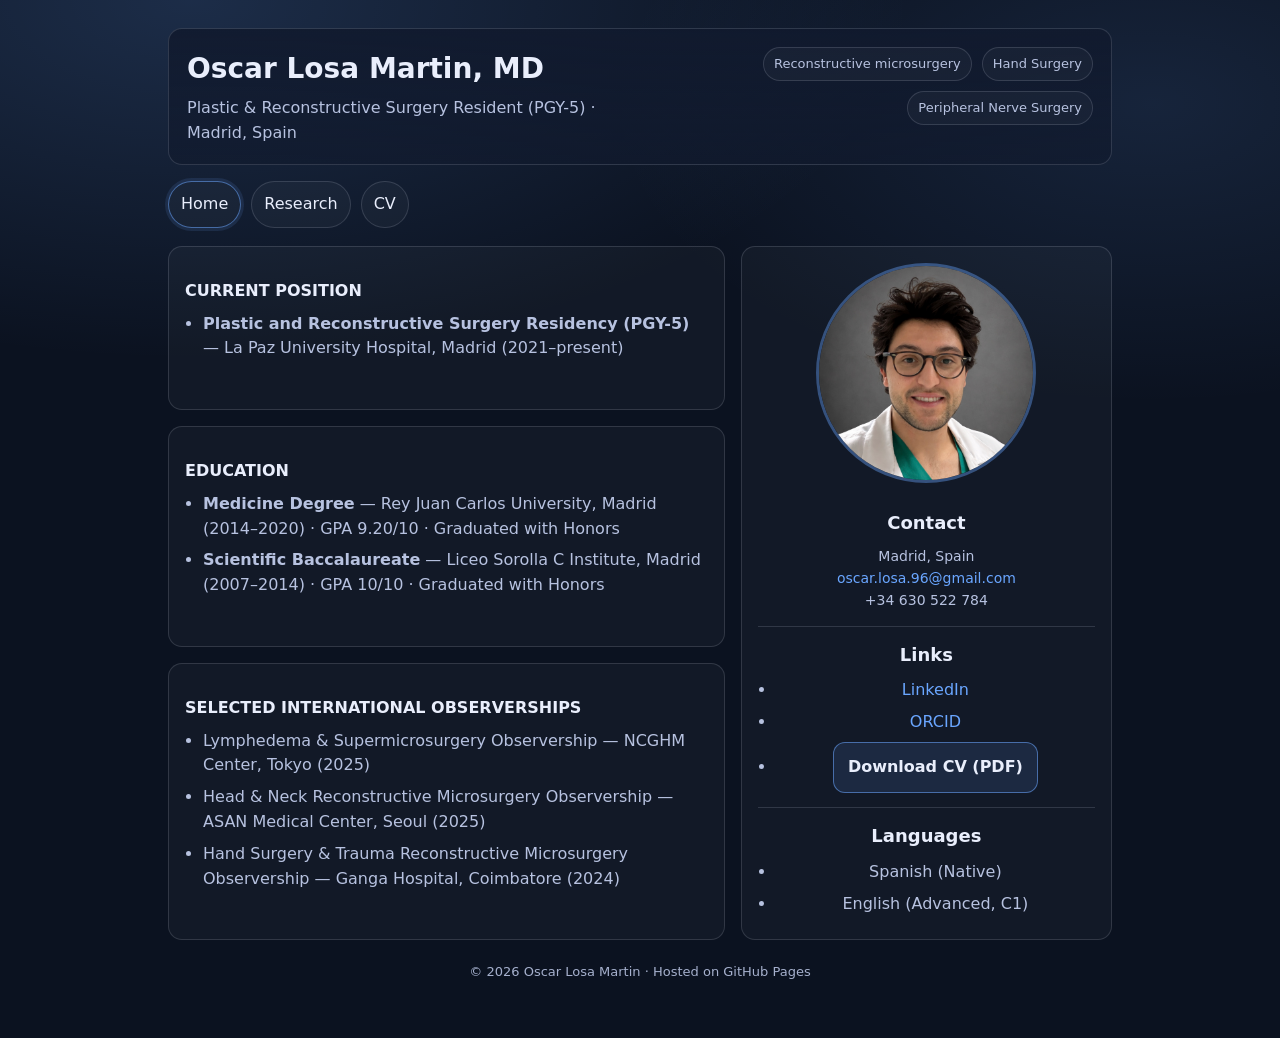
==== index.html @ 58968a82 "Update index.html" ====
<!doctype html>
<html lang="en">
<head>
  <meta charset="utf-8" />
  <meta name="viewport" content="width=device-width, initial-scale=1" />

  <title>Oscar Losa Martin, MD | Plastic & Reconstructive Surgery</title>

  <!-- Favicon -->
  <link rel="icon" type="image/png" href="assets/favicon.png">

  <!-- Primary SEO -->
  <meta name="description" content="Oscar Losa Martin, MD — Plastic & Reconstructive Surgery Resident (PGY-5) at La Paz University Hospital (Madrid). Focused on reconstructive microsurgery, hand & peripheral nerve surgery, and limb reconstruction.">
  <link rel="canonical" href="https://oscarlosa.github.io/">

  <!-- Open Graph -->
  <meta property="og:title" content="Oscar Losa Martin, MD | Plastic & Reconstructive Surgery">
  <meta property="og:description" content="Plastic & Reconstructive Surgery Resident (PGY-5) in Madrid. Reconstructive microsurgery, hand & peripheral nerve surgery, limb reconstruction.">
  <meta property="og:type" content="website">
  <meta property="og:url" content="https://oscarlosa.github.io/">
  <meta property="og:image" content="https://oscarlosa.github.io/assets/preview.jpg">
  <meta property="og:image:width" content="1200">
  <meta property="og:image:height" content="630">

  <!-- Twitter/X -->
  <meta name="twitter:card" content="summary_large_image">
  <meta name="twitter:title" content="Oscar Losa Martin, MD">
  <meta name="twitter:description" content="Plastic & Reconstructive Surgery | Microsurgery | Hand Surgery">
  <meta name="twitter:image" content="https://oscarlosa.github.io/assets/preview.jpg">

  <link rel="stylesheet" href="assets/css/style.css" />
  
  <meta name="google-site-verification" content="zEe5quGslPfQrAmDCzOmJgNTZAVosWYTzI8SJuDSL00" />
</head>
<body>
  <div class="container">

    <header class="header">
      <div class="brand">
        <h1>Oscar Losa Martin, MD</h1>
        <p>Plastic & Reconstructive Surgery Resident (PGY-5) · Madrid, Spain</p>
      </div>
      <div class="badges">
        <span class="badge">Reconstructive microsurgery</span>
        <span class="badge">Hand Surgery</span>
        <span class="badge">Peripheral Nerve Surgery</span>
      </div>
    </header>

    <nav class="nav" aria-label="Primary navigation">
      <a class="active" href="index.html">Home</a>
      <a href="research.html">Research</a>
      <a href="cv.html">CV</a>
    </nav>

    <section class="grid">
      <article style="display:grid; gap:16px;">
  <section class="card">
    <h3>CURRENT POSITION</h3>
    <ul class="list">
      <li><strong>Plastic and Reconstructive Surgery Residency (PGY-5)</strong> — La Paz University Hospital, Madrid (2021–present)</li>
    </ul>
  </section>

  <section class="card">
    <h3>EDUCATION</h3>
    <ul class="list">
      <li><strong>Medicine Degree</strong> — Rey Juan Carlos University, Madrid (2014–2020) · GPA 9.20/10 · Graduated with Honors</li>
      <li><strong>Scientific Baccalaureate</strong> — Liceo Sorolla C Institute, Madrid (2007–2014) · GPA 10/10 · Graduated with Honors</li>
    </ul>
  </section>

  <section class="card">
    <h3>SELECTED INTERNATIONAL OBSERVERSHIPS</h3>
    <ul class="list">
      <li>Lymphedema & Supermicrosurgery Observership — NCGHM Center, Tokyo (2025)</li>
      <li>Head & Neck Reconstructive Microsurgery Observership — ASAN Medical Center, Seoul (2025)</li>
      <li>Hand Surgery & Trauma Reconstructive Microsurgery Observership — Ganga Hospital, Coimbatore (2024)</li>
    </ul>
  </section>
</article>

      <aside class="card" style="text-align:center">

        <img src="assets/images/profile.jpg" 
             alt="Oscar Losa Martin, MD"
             style="width:220px; height:220px; object-fit:cover; border-radius:50%; border:3px solid rgba(106,166,255,.4); margin-bottom:18px;">
      
        <h2>Contact</h2>
        <p class="meta">
          Madrid, Spain<br/>
          <a href="mailto:oscar.losa.96@gmail.com">oscar.losa.96@gmail.com</a><br/>
          +34 630 522 784
        </p>
        <hr class="sep"/>

        <h2>Links</h2>
        <ul class="list list-center">
  <li><a href="https://www.linkedin.com/in/oscar-losa-martin/" target="_blank" rel="noopener">LinkedIn</a></li>
  <li><a href="https://orcid.org/0000-0002-8655-4666" target="_blank" rel="noopener">ORCID</a></li>
  <li><a class="button" href="cv.html">Download CV (PDF)</a></li>
</ul>

        <hr class="sep"/>

        <h2>Languages</h2>
        <ul class="list list-center">
  <li>Spanish (Native)</li>
  <li>English (Advanced, C1)</li>
</ul>
      </aside>
    </section>

    <div class="footer">
      © <span id="year"></span> Oscar Losa Martin · Hosted on GitHub Pages
    </div>
  </div>

  <script>
    document.getElementById("year").textContent = new Date().getFullYear();
  </script>
</body>
</html>
---- assets/css/style.css ----
:root{
  --bg:#0b1220;
  --card:#111a2e;
  --text:#e9eefc;
  --muted:#b7c2e0;
  --accent:#6aa6ff;
  --line:rgba(233,238,252,.14);
  --max: 980px;
  --radius: 14px;
}

*{box-sizing:border-box}
html,body{margin:0;padding:0}
body{
  font-family: system-ui, -apple-system, Segoe UI, Roboto, Helvetica, Arial, sans-serif;
  background: radial-gradient(1200px 600px at 15% 0%, rgba(106,166,255,.18), transparent 60%),
              radial-gradient(900px 500px at 90% 10%, rgba(106,166,255,.12), transparent 60%),
              var(--bg);
  color:var(--text);
  line-height:1.55;
}

a{color:var(--accent); text-decoration:none}
a:hover{text-decoration:underline}

.container{max-width:var(--max); margin:0 auto; padding:28px 18px 56px}
.header{
  display:flex; gap:16px; align-items:flex-start; justify-content:space-between;
  padding:18px 18px; border:1px solid var(--line); border-radius:var(--radius);
  background: linear-gradient(180deg, rgba(17,26,46,.9), rgba(17,26,46,.65));
}
.brand h1{margin:0 0 6px; font-size:28px}
.brand p{margin:0; color:var(--muted)}
.badges{display:flex; gap:10px; flex-wrap:wrap; justify-content:flex-end}
.badge{
  border:1px solid var(--line); padding:6px 10px; border-radius:999px;
  color:var(--muted); font-size:13px; background:rgba(255,255,255,.03);
}

.nav{
  display:flex; gap:10px; flex-wrap:wrap;
  margin:16px 0 18px;
}
.nav a{
  display:inline-block;
  padding:10px 12px;
  border:1px solid var(--line);
  border-radius:999px;
  background:rgba(255,255,255,.03);
  color:var(--text);
}
.nav a.active{
  border-color: rgba(106,166,255,.55);
  box-shadow: 0 0 0 3px rgba(106,166,255,.12);
}

.grid{
  display:grid;
  grid-template-columns: 1.2fr .8fr;
  gap:16px;
}
@media (max-width: 860px){
  .grid{grid-template-columns:1fr}
  .badges{justify-content:flex-start}
}

.card{
  border:1px solid var(--line);
  border-radius:var(--radius);
  background:rgba(255,255,255,.03);
  padding:16px 16px;
}
.card h2{margin:0 0 10px; font-size:18px}
.card h3{margin:16px 0 8px; font-size:16px}
.card p{margin:0 0 10px; color:var(--muted)}
.list{margin:8px 0 0; padding-left:18px; color:var(--muted)}
.list li{margin:7px 0}
.meta{color:var(--muted); font-size:14px}

.button{
  display:inline-flex; align-items:center; gap:10px;
  padding:12px 14px; border-radius:12px;
  border:1px solid rgba(106,166,255,.55);
  background:rgba(106,166,255,.12);
  color:var(--text);
  font-weight:600;
}
.button:hover{filter:brightness(1.06); text-decoration:none}

.footer{
  margin-top:22px;
  color:var(--muted);
  font-size:13px;
  text-align:center;
  opacity:.9;
}
.small{font-size:13px; color:var(--muted)}
hr.sep{border:none; border-top:1px solid var(--line); margin:14px 0}
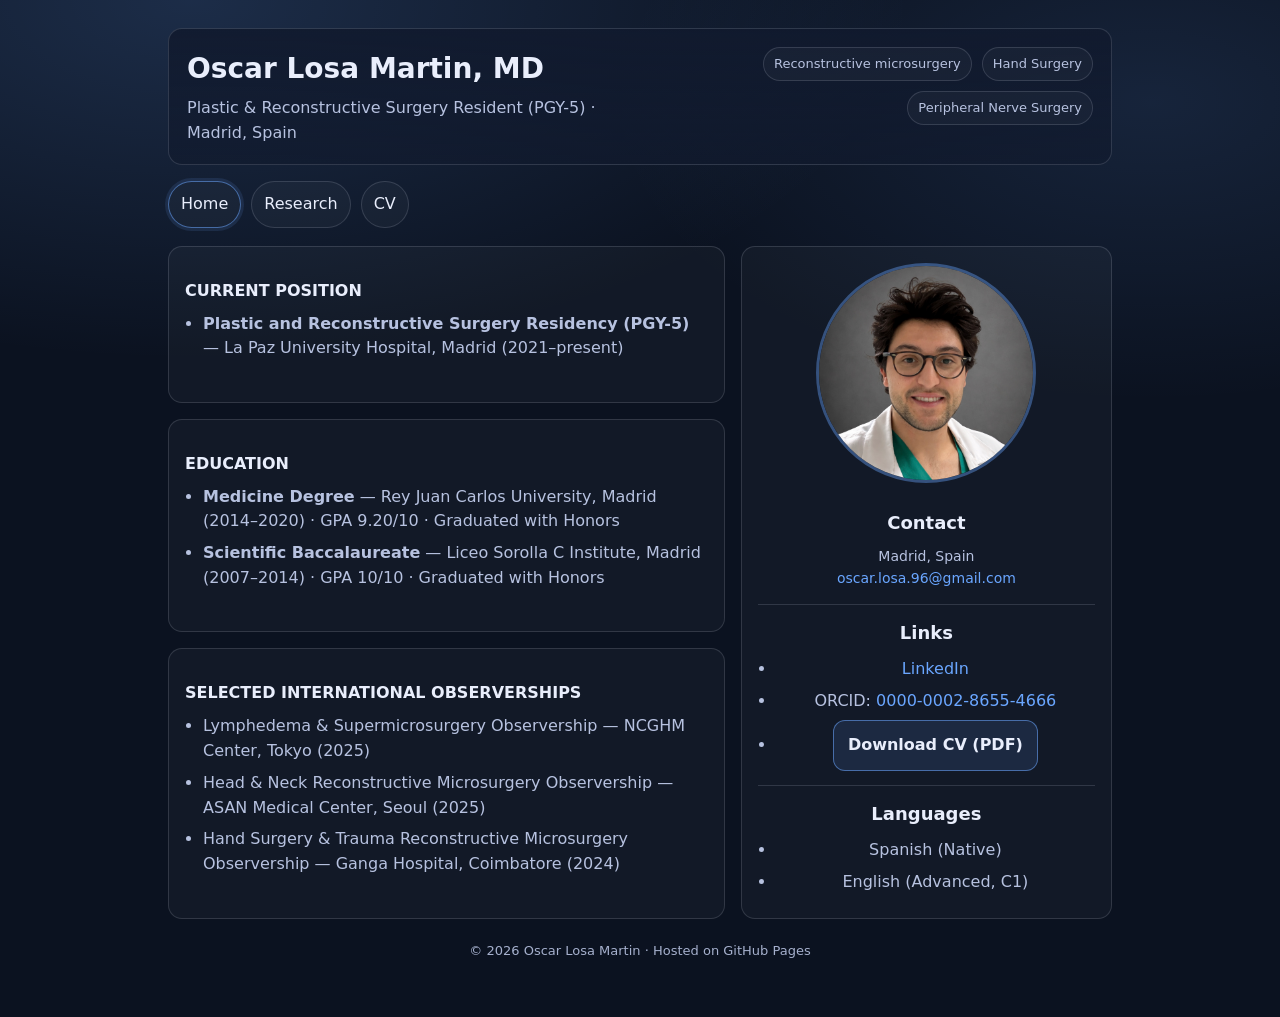
==== commit b1307ee8: "Update index.html" ====
--- a/index.html
+++ b/index.html
@@ -90,14 +90,13 @@
         <p class="meta">
           Madrid, Spain<br/>
           <a href="mailto:oscar.losa.96@gmail.com">oscar.losa.96@gmail.com</a><br/>
-          +34 630 522 784
         </p>
         <hr class="sep"/>
 
         <h2>Links</h2>
         <ul class="list list-center">
   <li><a href="https://www.linkedin.com/in/oscar-losa-martin/" target="_blank" rel="noopener">LinkedIn</a></li>
-  <li><a href="https://orcid.org/0000-0002-8655-4666" target="_blank" rel="noopener">ORCID</a></li>
+  <li>ORCID: <a href="https://orcid.org/0000-0002-8655-4666" target="_blank" rel="noopener">0000-0002-8655-4666</a></li>
   <li><a class="button" href="cv.html">Download CV (PDF)</a></li>
 </ul>
 
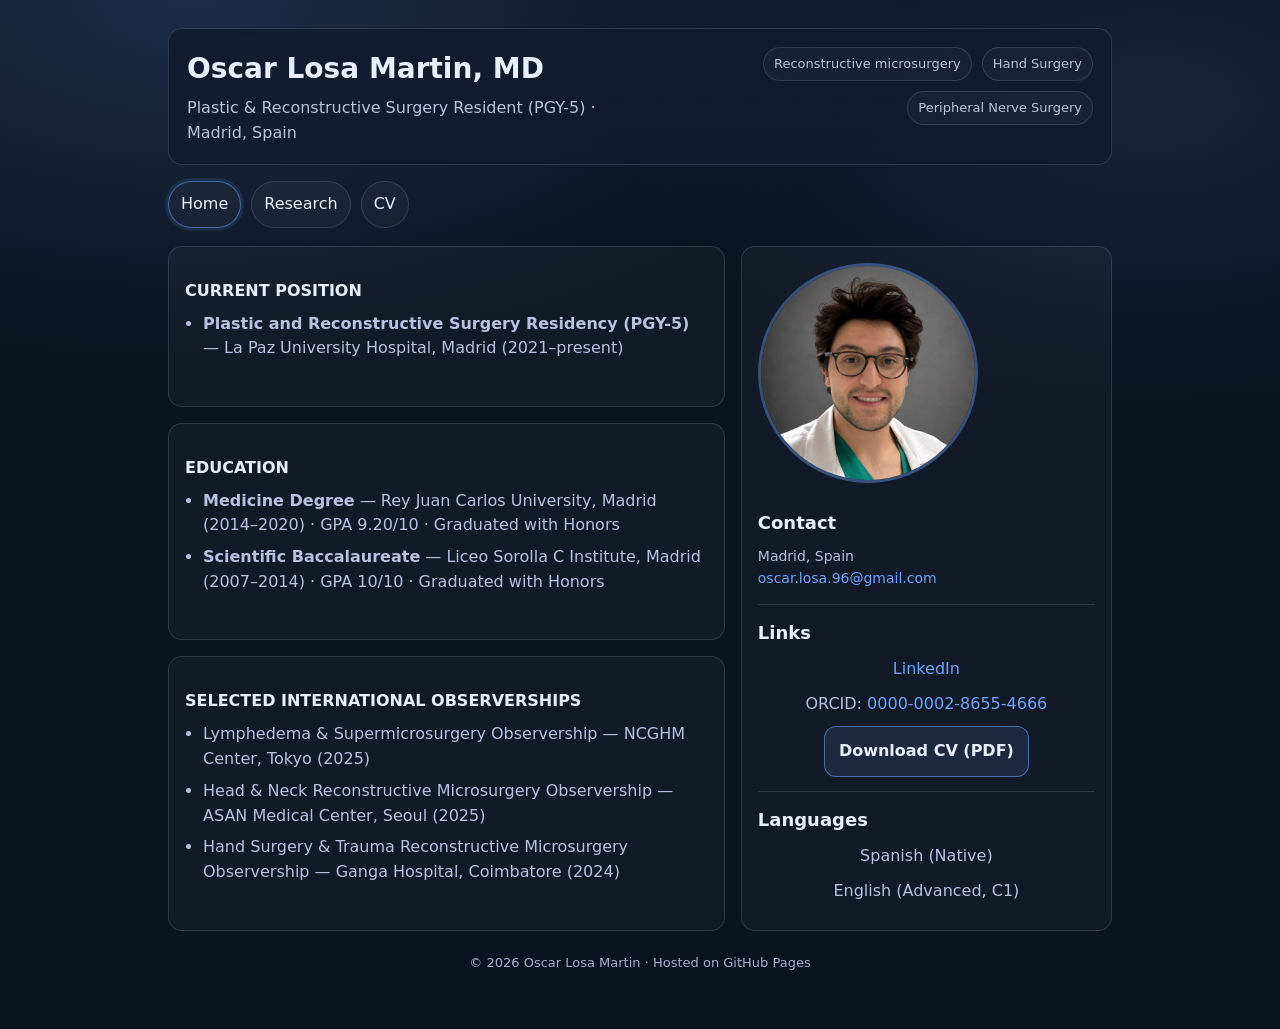
==== commit 2bf28148: "Update index.html" ====
--- a/index.html
+++ b/index.html
@@ -80,8 +80,7 @@
   </section>
 </article>
 
-      <aside class="card" style="text-align:center">
-
+      <aside class="card profile-card">
         <img src="assets/images/profile.jpg" 
              alt="Oscar Losa Martin, MD"
              style="width:220px; height:220px; object-fit:cover; border-radius:50%; border:3px solid rgba(106,166,255,.4); margin-bottom:18px;">
--- a/assets/css/style.css
+++ b/assets/css/style.css
@@ -96,3 +96,14 @@
 }
 .small{font-size:13px; color:var(--muted)}
 hr.sep{border:none; border-top:1px solid var(--line); margin:14px 0}
+
+/* Centered lists without bullets (for sidebar links/languages) */
+.list-center{
+  list-style: none;
+  padding-left: 0;
+  text-align: center;
+  margin: 10px 0 0;
+}
+.list-center li{
+  margin: 10px 0;
+}
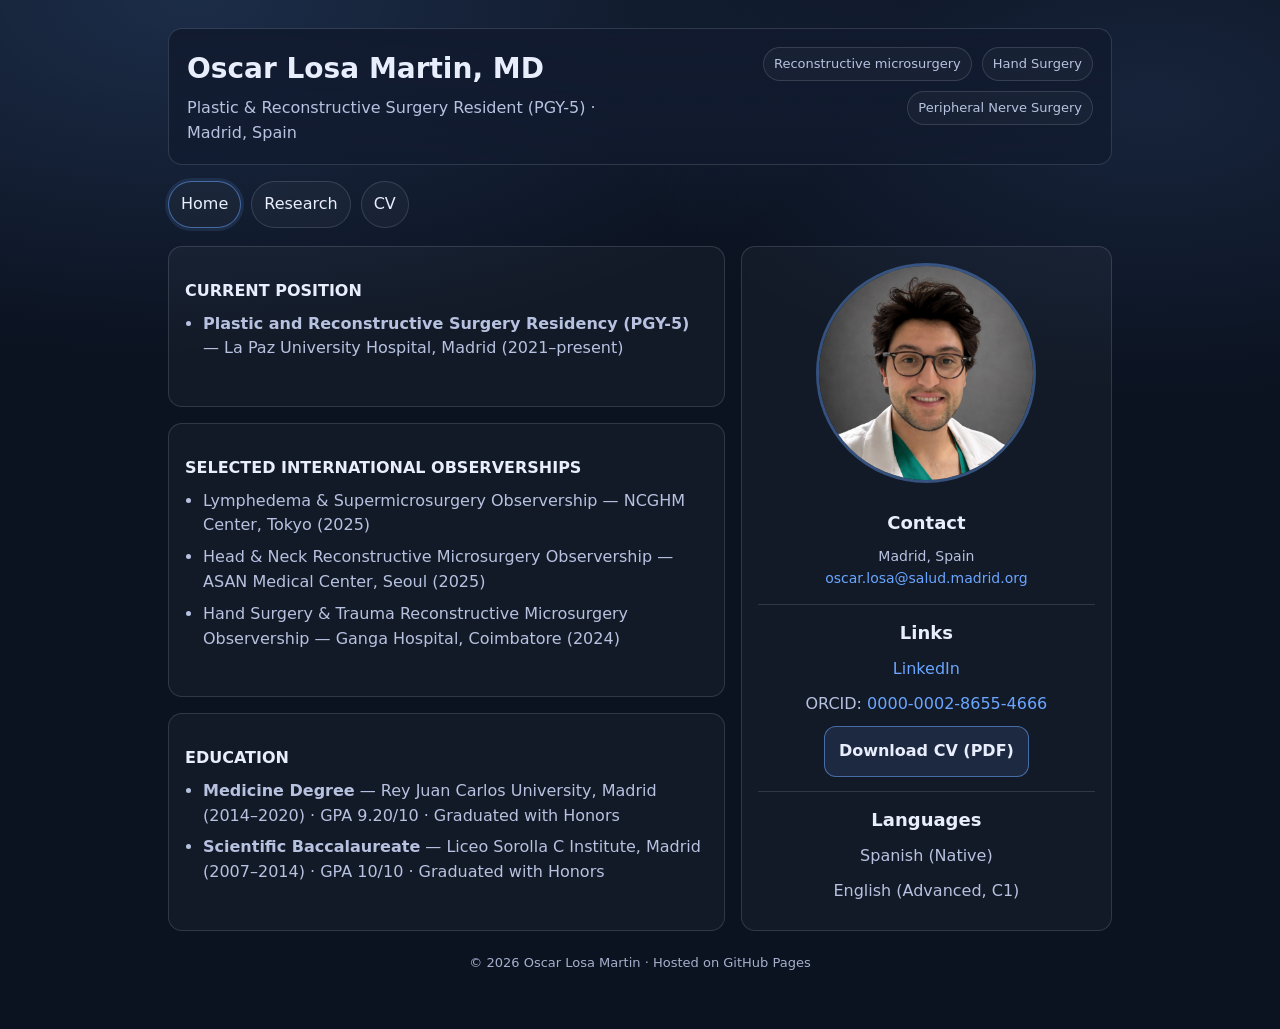
==== commit d266f0c2: "Update index.html" ====
--- a/index.html
+++ b/index.html
@@ -63,6 +63,15 @@
   </section>
 
   <section class="card">
+    <h3>SELECTED INTERNATIONAL OBSERVERSHIPS</h3>
+    <ul class="list">
+      <li>Lymphedema & Supermicrosurgery Observership — NCGHM Center, Tokyo (2025)</li>
+      <li>Head & Neck Reconstructive Microsurgery Observership — ASAN Medical Center, Seoul (2025)</li>
+      <li>Hand Surgery & Trauma Reconstructive Microsurgery Observership — Ganga Hospital, Coimbatore (2024)</li>
+    </ul>
+  </section>
+
+  <section class="card">
     <h3>EDUCATION</h3>
     <ul class="list">
       <li><strong>Medicine Degree</strong> — Rey Juan Carlos University, Madrid (2014–2020) · GPA 9.20/10 · Graduated with Honors</li>
@@ -70,14 +79,7 @@
     </ul>
   </section>
 
-  <section class="card">
-    <h3>SELECTED INTERNATIONAL OBSERVERSHIPS</h3>
-    <ul class="list">
-      <li>Lymphedema & Supermicrosurgery Observership — NCGHM Center, Tokyo (2025)</li>
-      <li>Head & Neck Reconstructive Microsurgery Observership — ASAN Medical Center, Seoul (2025)</li>
-      <li>Hand Surgery & Trauma Reconstructive Microsurgery Observership — Ganga Hospital, Coimbatore (2024)</li>
-    </ul>
-  </section>
+  
 </article>
 
       <aside class="card profile-card">
@@ -88,13 +90,13 @@
         <h2>Contact</h2>
         <p class="meta">
           Madrid, Spain<br/>
-          <a href="mailto:oscar.losa.96@gmail.com">oscar.losa.96@gmail.com</a><br/>
+          <a href="mailto:oscar.losa.96@gmail.com">oscar.losa@salud.madrid.org</a><br/>
         </p>
         <hr class="sep"/>
 
         <h2>Links</h2>
         <ul class="list list-center">
-  <li><a href="https://www.linkedin.com/in/oscar-losa-martin/" target="_blank" rel="noopener">LinkedIn</a></li>
+  <li><a href="https://www.linkedin.com/in/óscar-losa-martín-71321b161?utm_source=share_via&utm_content=profile&utm_medium=member_ios" target="_blank" rel="noopener">LinkedIn</a></li>
   <li>ORCID: <a href="https://orcid.org/0000-0002-8655-4666" target="_blank" rel="noopener">0000-0002-8655-4666</a></li>
   <li><a class="button" href="cv.html">Download CV (PDF)</a></li>
 </ul>
--- a/assets/css/style.css
+++ b/assets/css/style.css
@@ -107,3 +107,22 @@
 .list-center li{
   margin: 10px 0;
 }
+
+/* Profile card alignment */
+.profile-card{
+  text-align: center;
+}
+
+/* Mobile layout: show profile image first */
+@media (max-width: 860px){
+
+  .grid{
+    display:flex;
+    flex-direction: column;
+  }
+
+  .profile-card{
+    order: -1; /* moves profile block to top */
+  }
+
+}
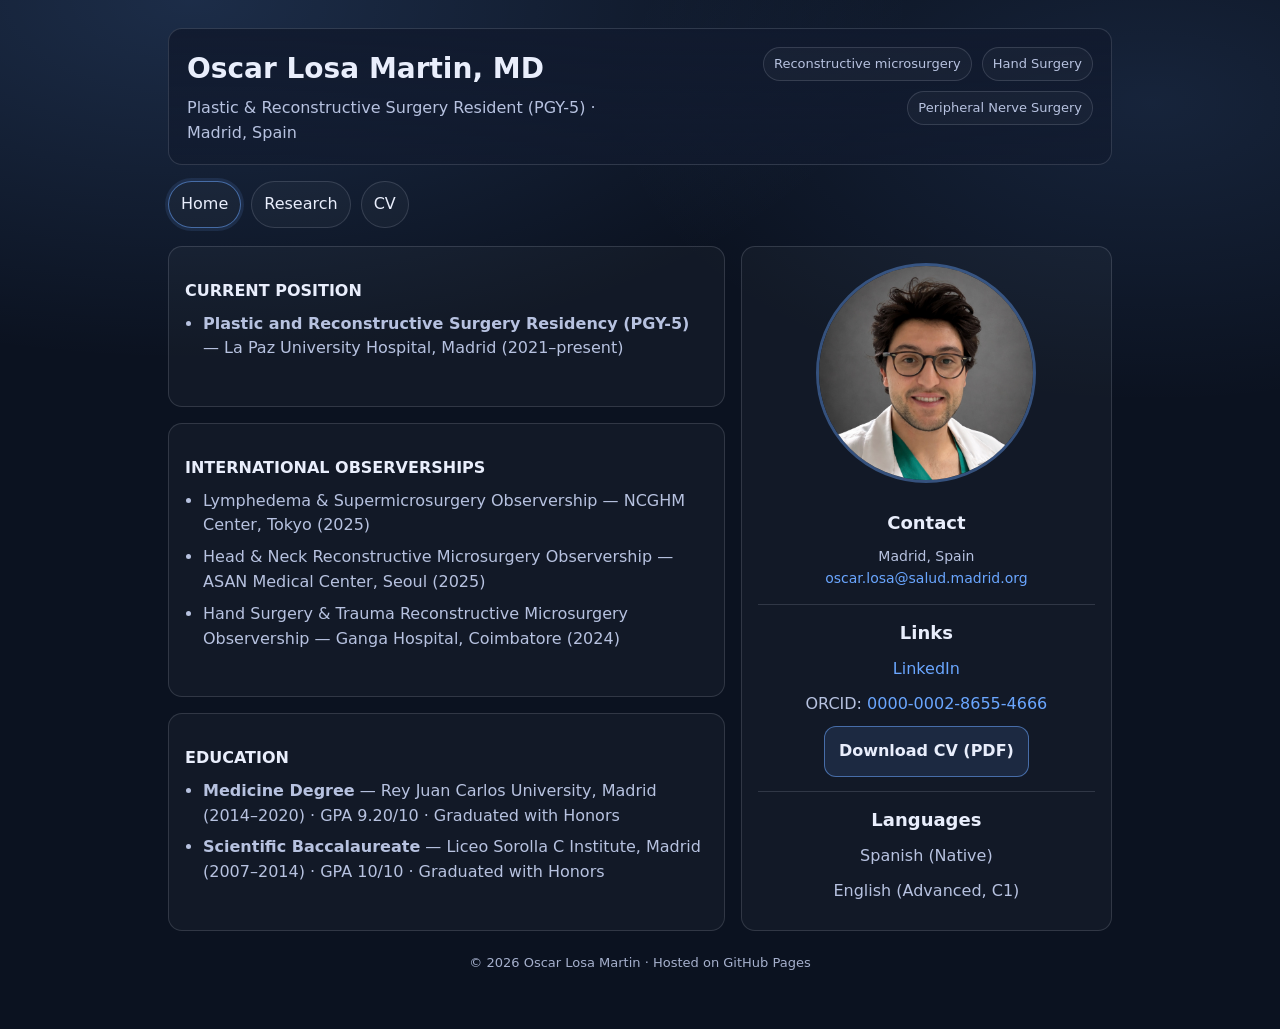
==== commit 4480d5dc: "Update index.html" ====
--- a/index.html
+++ b/index.html
@@ -63,7 +63,7 @@
   </section>
 
   <section class="card">
-    <h3>SELECTED INTERNATIONAL OBSERVERSHIPS</h3>
+    <h3>INTERNATIONAL OBSERVERSHIPS</h3>
     <ul class="list">
       <li>Lymphedema & Supermicrosurgery Observership — NCGHM Center, Tokyo (2025)</li>
       <li>Head & Neck Reconstructive Microsurgery Observership — ASAN Medical Center, Seoul (2025)</li>
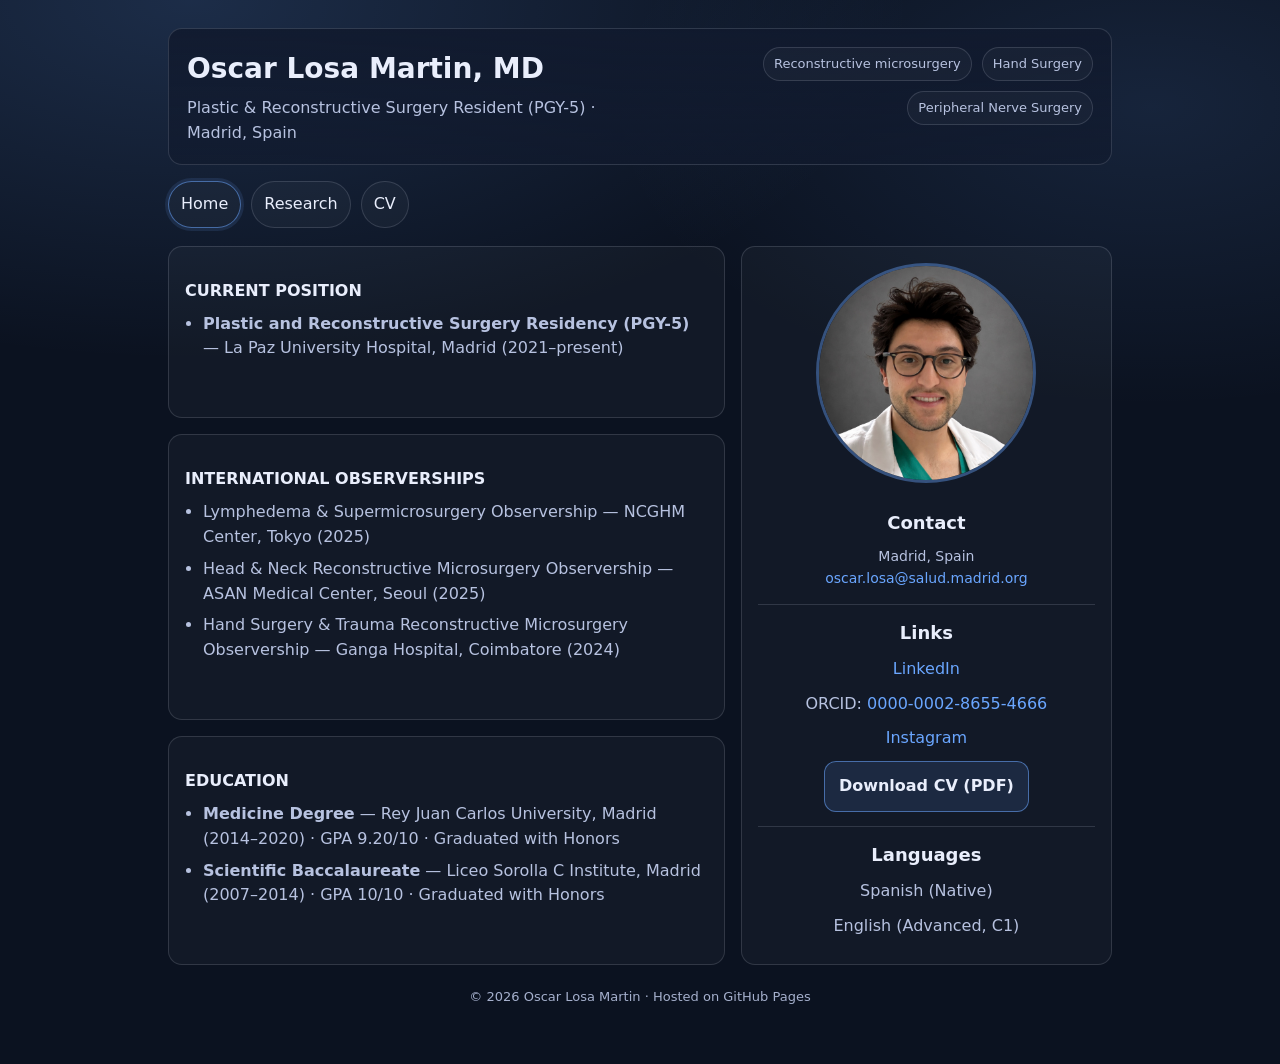
==== commit afb0b471: "Update index.html" ====
--- a/index.html
+++ b/index.html
@@ -96,8 +96,9 @@
 
         <h2>Links</h2>
         <ul class="list list-center">
-  <li><a href="https://www.linkedin.com/in/óscar-losa-martín-71321b161?utm_source=share_via&utm_content=profile&utm_medium=member_ios" target="_blank" rel="noopener">LinkedIn</a></li>
+  <li><a href="https://www.linkedin.com/in/óscar-losa-martín-71321b161" target="_blank" rel="noopener">LinkedIn</a></li>
   <li>ORCID: <a href="https://orcid.org/0000-0002-8655-4666" target="_blank" rel="noopener">0000-0002-8655-4666</a></li>
+  <li><a href="https://instagram.com/dr.losa_" target="_blank" rel="noopener">Instagram</a></li>
   <li><a class="button" href="cv.html">Download CV (PDF)</a></li>
 </ul>
 
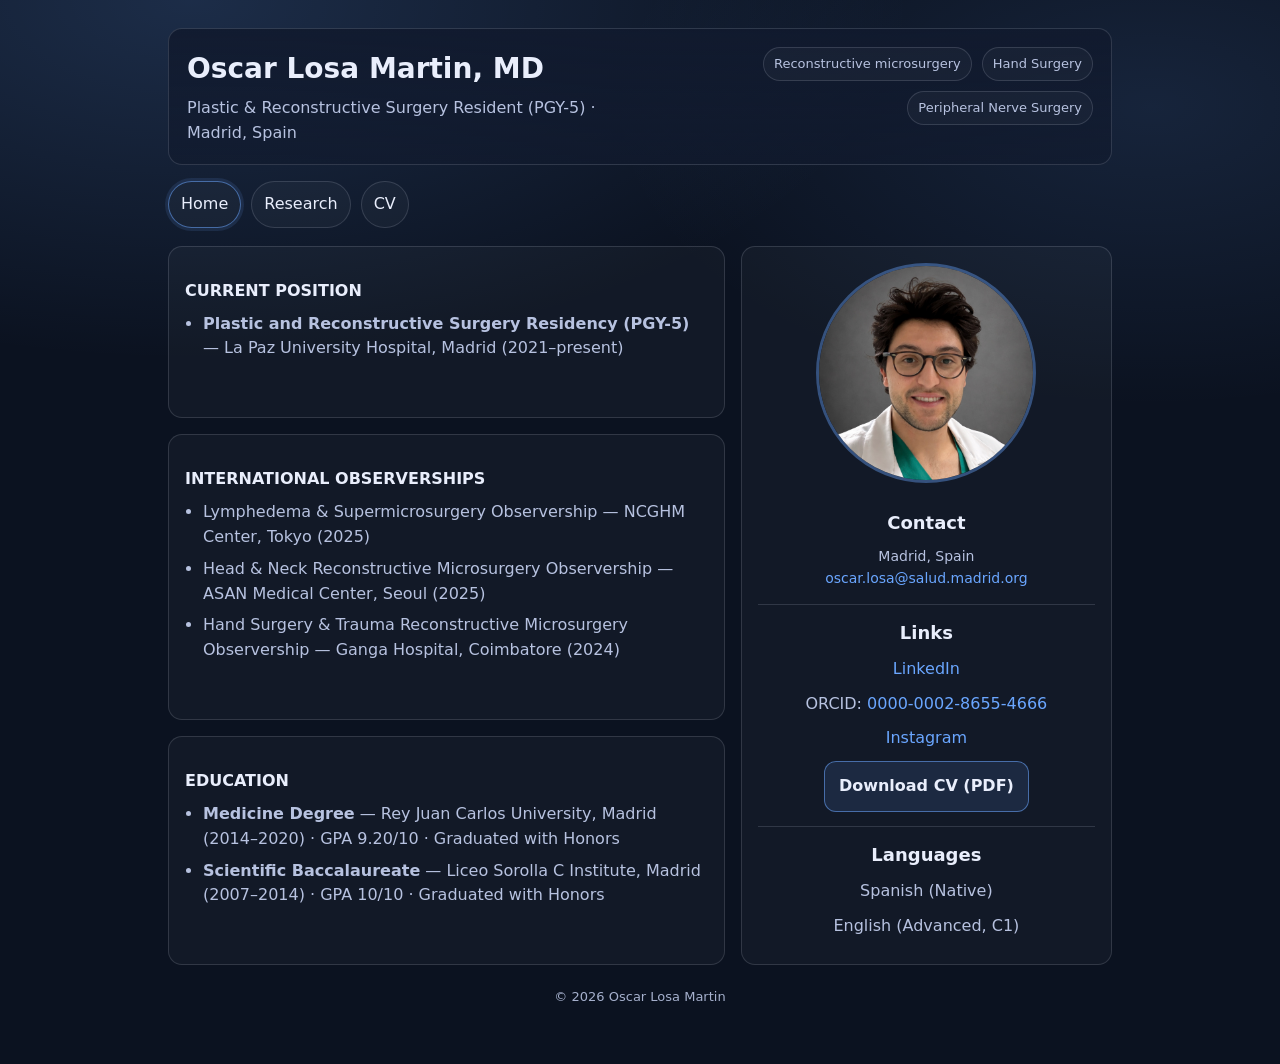
==== commit 79fcd95b: "Update index.html" ====
--- a/index.html
+++ b/index.html
@@ -113,7 +113,7 @@
     </section>
 
     <div class="footer">
-      © <span id="year"></span> Oscar Losa Martin · Hosted on GitHub Pages
+      © <span id="year"></span> Oscar Losa Martin
     </div>
   </div>
 
